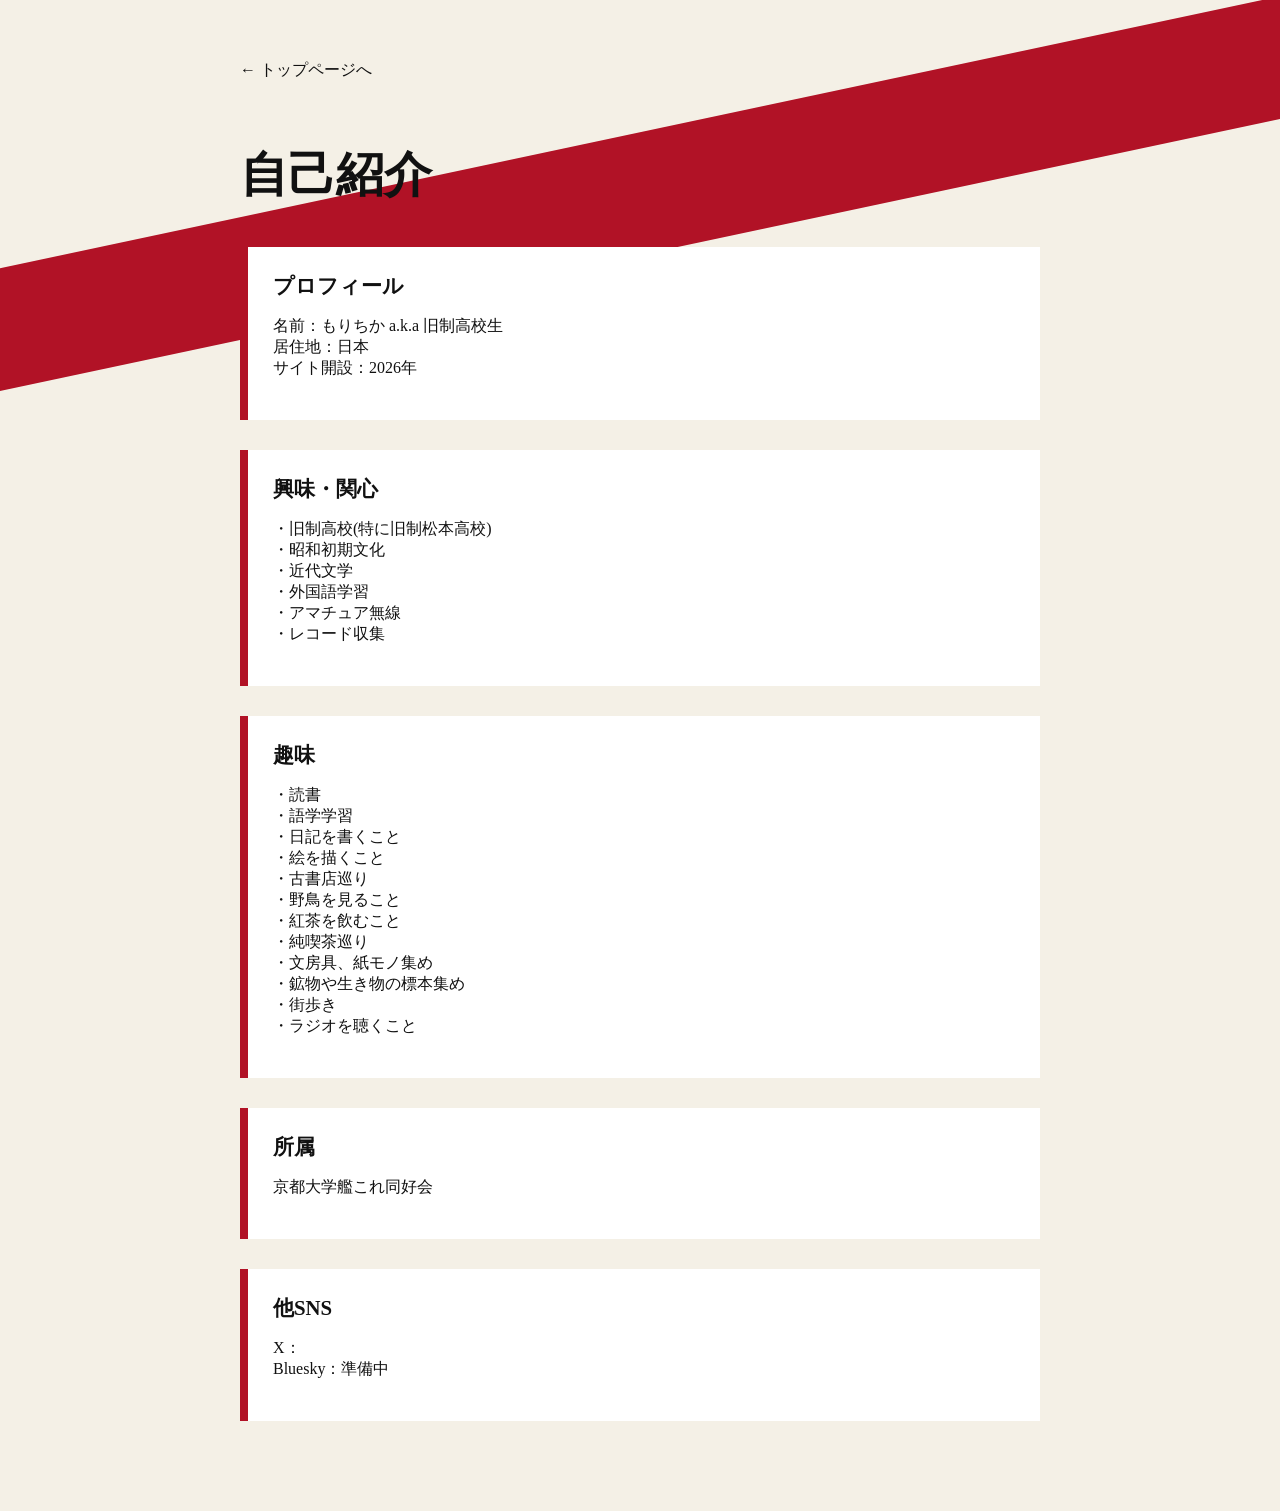
==== about.html @ 69e442af "Create about.html" ====
<!DOCTYPE html>
<html lang="ja">
<head>
<meta charset="UTF-8">
<title>自己紹介 - リンドウ日誌</title>
<style>
a{
    color:#111;
    text-decoration:none;
}

a:visited{
    color:#111;
}

a:hover{
    text-decoration:underline;
}
body{
    margin:0;
    background:#f4f0e6;
    color:#111;
    font-family:"Yu Mincho","Hiragino Mincho ProN",serif;
}
.red-band{
    position:fixed;
    width:150%;
    height:120px;
    background:#b11226;
    transform:rotate(-12deg);
    top:120px;
    left:-20%;
    z-index:-1;
}
.container{
    max-width:800px;
    margin:0 auto;
    padding:60px 30px;
}
h1{
    font-size:3rem;
    margin-bottom:40px;
}
.entry{
    background:white;
    padding:25px;
    margin-bottom:30px;
    border-left:8px solid #b11226;
}
.section-title{
    font-size:1.3rem;
    margin-bottom:15px;
    font-weight:bold;
}
.back{
    display:inline-block;
    margin-bottom:30px;
    text-decoration:none;
    color:#111;
}
a{
    color:#111;
}
</style>
</head>
<body>
<div class="red-band"></div>
<div class="container">
<a href="index.html" class="back">
← トップページへ
</a>
<h1>自己紹介</h1>
<div class="entry">
<div class="section-title">プロフィール</div>
<p>
名前：もりちか a.k.a 旧制高校生<br>
居住地：日本<br>
サイト開設：2026年
</p>
</div>
<div class="entry">
<div class="section-title">興味・関心</div>
<p>
・旧制高校(特に旧制松本高校)<br>
・昭和初期文化<br>
・近代文学<br>
・外国語学習<br>
・アマチュア無線<br>
・レコード収集
</p>
</div>
<div class="entry">
<div class="section-title">趣味</div>
<p>
・読書<br>
・語学学習<br>
・日記を書くこと<br>
・絵を描くこと<br>
・古書店巡り<br>
・野鳥を見ること<br>
・紅茶を飲むこと<br>
・純喫茶巡り<br>
・文房具、紙モノ集め<br>
・鉱物や生き物の標本集め<br>
・街歩き<br>
・ラジオを聴くこと<br
</p>
</div>
<div class="entry">
<div class="section-title">所属</div>
<p>
<a href="https://x.com/kukancolle?s=21&t=lyX_qjiPzbhxE0uNROR1QQ" target="_blank">京都大学艦これ同好会</a><br>
</p>
</div>
<div class="entry">
<div class="section-title">他SNS</div>
<p>
X：<a href="https://x.com/mrck_kun" target="_blank"><br>
Bluesky：準備中<br>
</p>
</div>
</div>
</body>
</html>
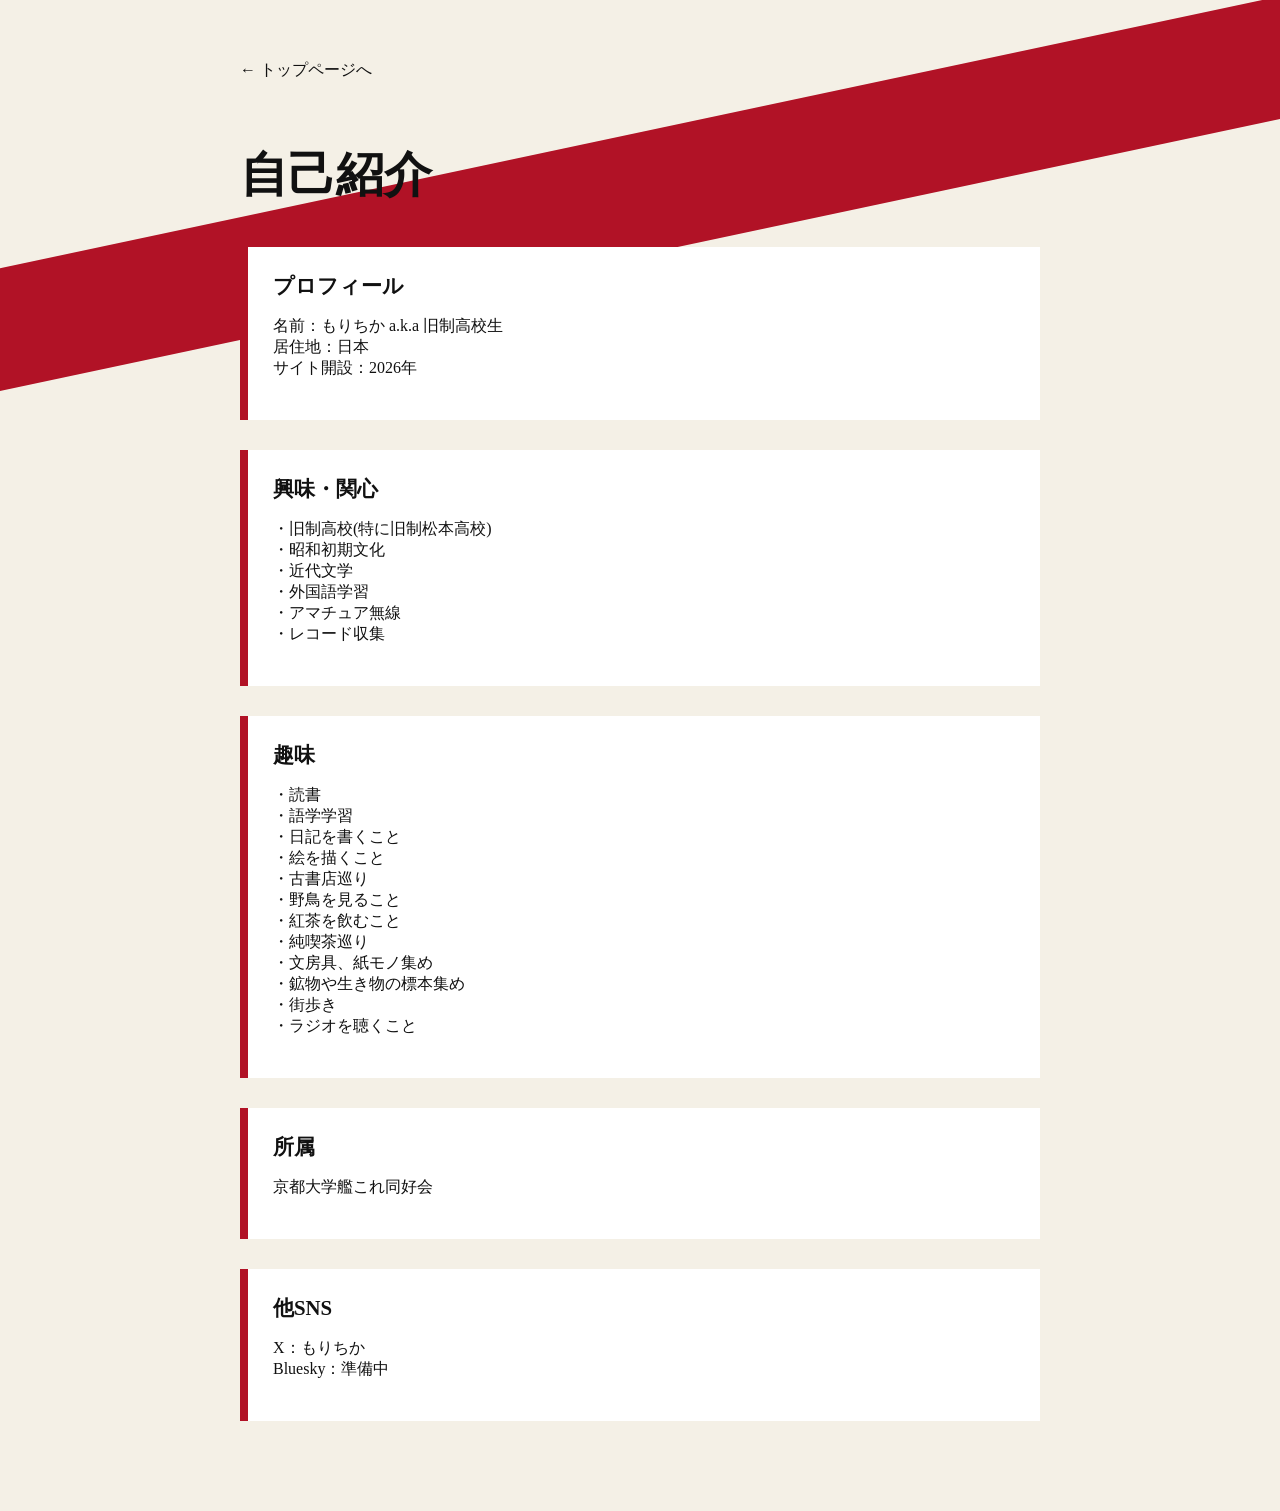
==== commit d5846684: "Update about.html" ====
--- a/about.html
+++ b/about.html
@@ -115,7 +115,7 @@
 <div class="entry">
 <div class="section-title">他SNS</div>
 <p>
-X：<a href="https://x.com/mrck_kun" target="_blank"><br>
+X：もりちか<a href="https://x.com/mrck_kun" target="_blank"><br>
 Bluesky：準備中<br>
 </p>
 </div>
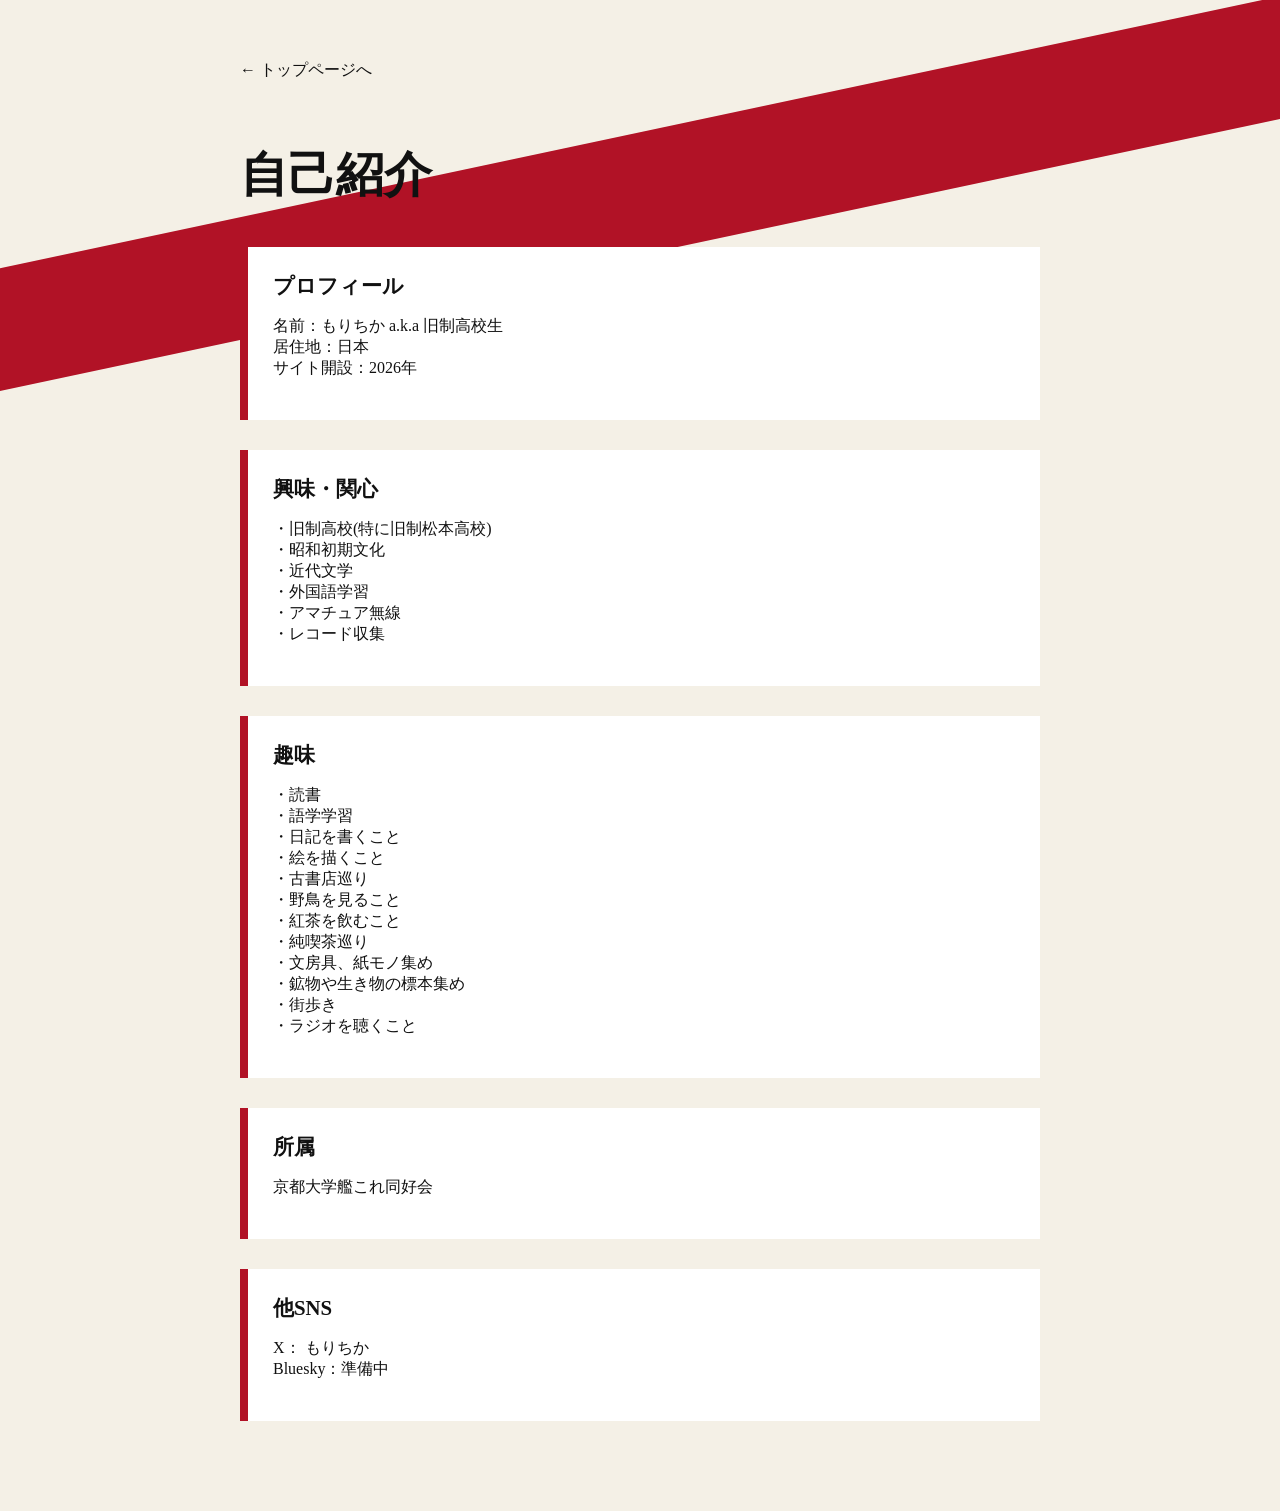
==== commit f1738b7f: "Update about.html" ====
--- a/about.html
+++ b/about.html
@@ -103,7 +103,7 @@
 ・文房具、紙モノ集め<br>
 ・鉱物や生き物の標本集め<br>
 ・街歩き<br>
-・ラジオを聴くこと<br
+・ラジオを聴くこと<br>
 </p>
 </div>
 <div class="entry">
@@ -115,7 +115,11 @@
 <div class="entry">
 <div class="section-title">他SNS</div>
 <p>
-X：もりちか<a href="https://x.com/mrck_kun" target="_blank"><br>
+X：
+<a href="https://x.com/mrck_kun" target="_blank">
+もりちか
+</a>
+<br>
 Bluesky：準備中<br>
 </p>
 </div>
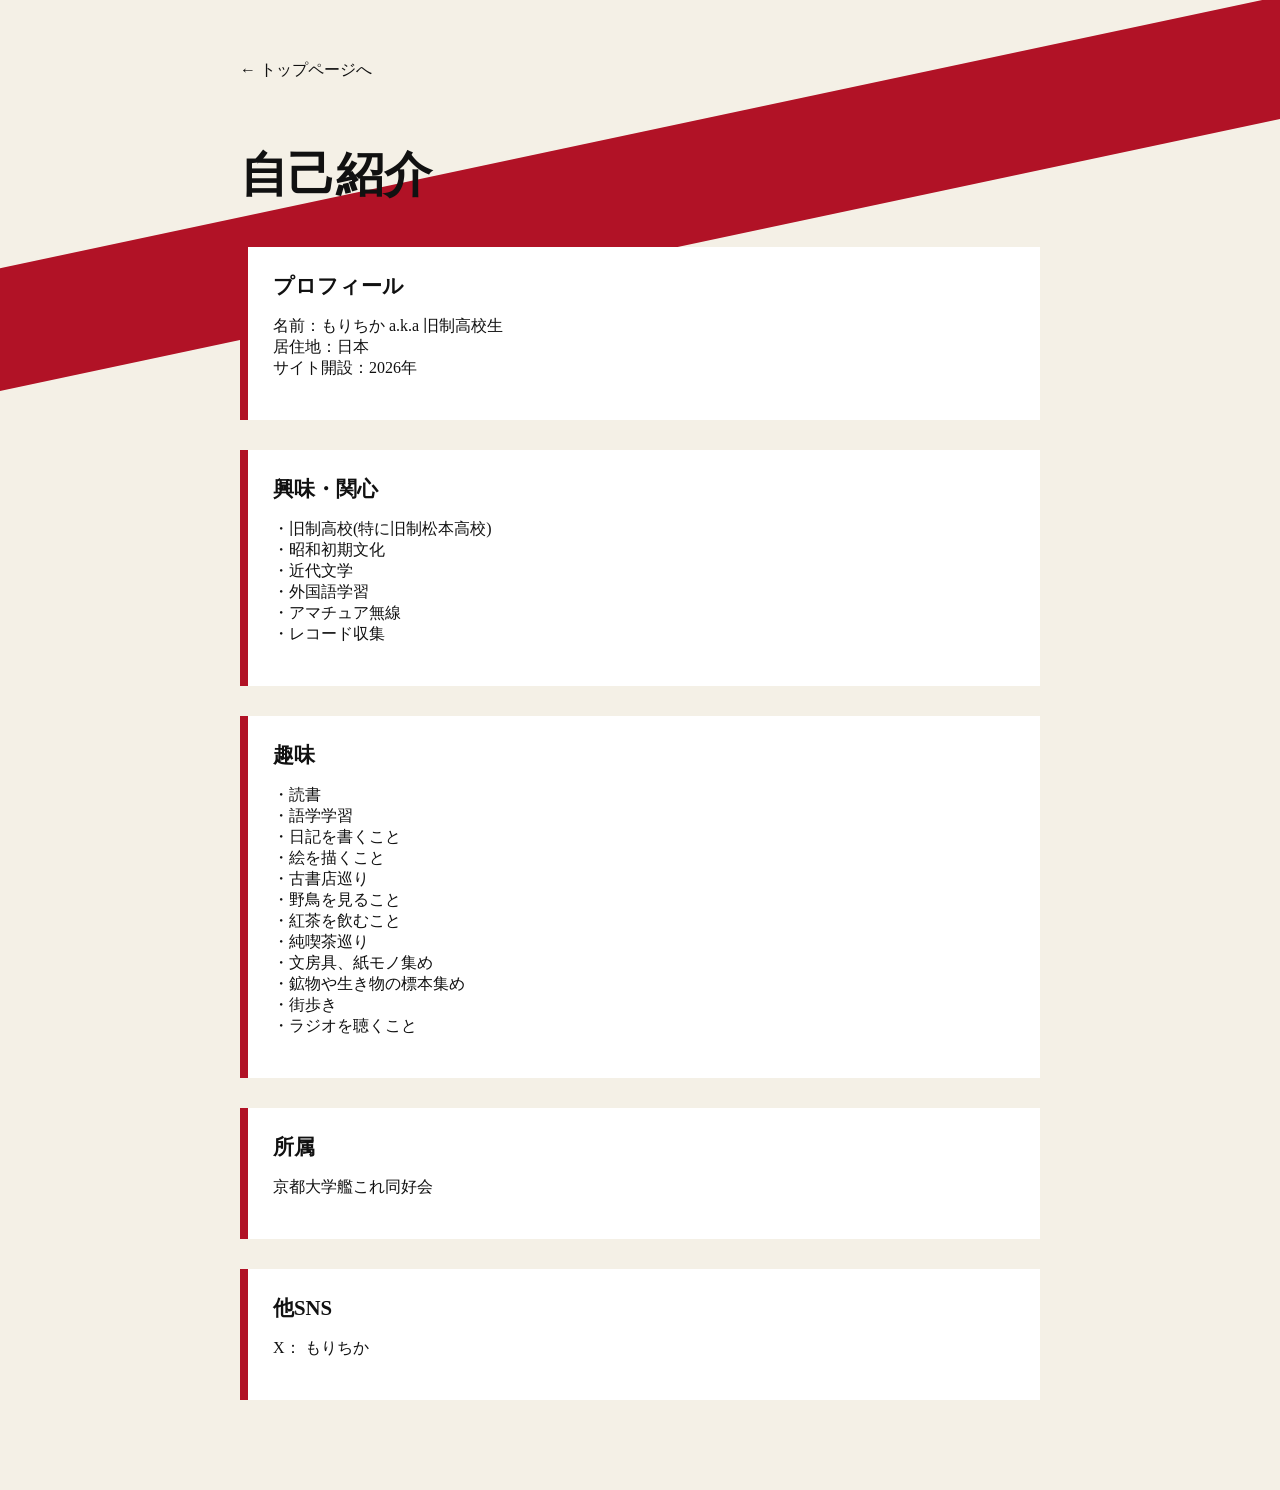
==== commit 59106fee: "Update about.html" ====
--- a/about.html
+++ b/about.html
@@ -119,8 +119,6 @@
 <a href="https://x.com/mrck_kun" target="_blank">
 もりちか
 </a>
-<br>
-Bluesky：準備中<br>
 </p>
 </div>
 </div>
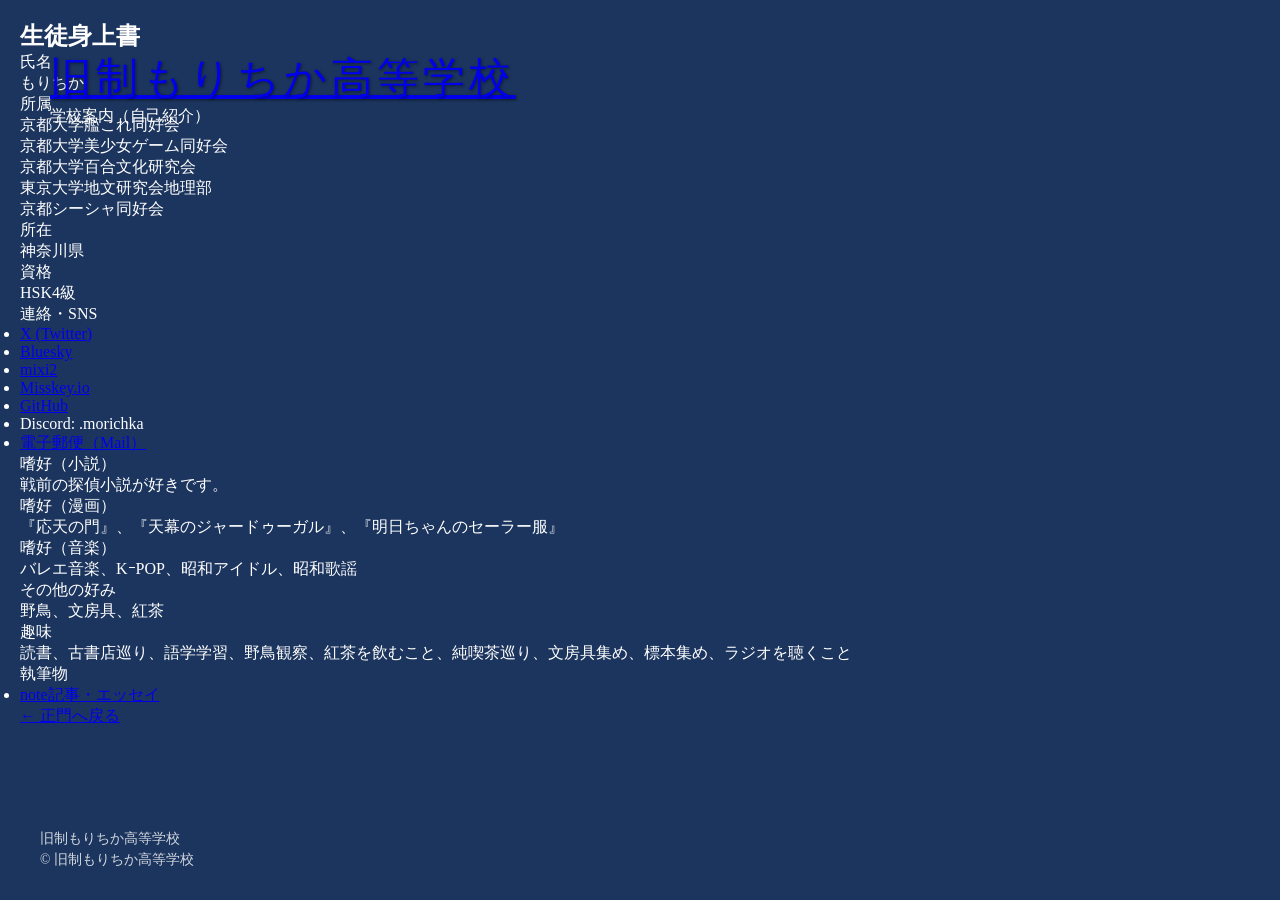
==== commit fd6500dc: "Create about.html" ====
--- a/about.html
+++ b/about.html
@@ -1,126 +1,118 @@
 <!DOCTYPE html>
 <html lang="ja">
 <head>
-<meta charset="UTF-8">
-<title>自己紹介 - リンドウ日誌</title>
-<style>
-a{
-    color:#111;
-    text-decoration:none;
-}
-
-a:visited{
-    color:#111;
-}
-
-a:hover{
-    text-decoration:underline;
-}
-body{
-    margin:0;
-    background:#f4f0e6;
-    color:#111;
-    font-family:"Yu Mincho","Hiragino Mincho ProN",serif;
-}
-.red-band{
-    position:fixed;
-    width:150%;
-    height:120px;
-    background:#b11226;
-    transform:rotate(-12deg);
-    top:120px;
-    left:-20%;
-    z-index:-1;
-}
-.container{
-    max-width:800px;
-    margin:0 auto;
-    padding:60px 30px;
-}
-h1{
-    font-size:3rem;
-    margin-bottom:40px;
-}
-.entry{
-    background:white;
-    padding:25px;
-    margin-bottom:30px;
-    border-left:8px solid #b11226;
-}
-.section-title{
-    font-size:1.3rem;
-    margin-bottom:15px;
-    font-weight:bold;
-}
-.back{
-    display:inline-block;
-    margin-bottom:30px;
-    text-decoration:none;
-    color:#111;
-}
-a{
-    color:#111;
-}
-</style>
+  <meta charset="UTF-8">
+  <meta name="viewport" content="width=device-width, initial-scale=1.0">
+  <title>学校案内（自己紹介） - 旧制もりちか高等学校</title>
+  <link rel="stylesheet" href="style.css">
 </head>
 <body>
-<div class="red-band"></div>
-<div class="container">
-<a href="index.html" class="back">
-← トップページへ
-</a>
-<h1>自己紹介</h1>
-<div class="entry">
-<div class="section-title">プロフィール</div>
-<p>
-名前：もりちか a.k.a 旧制高校生<br>
-居住地：日本<br>
-サイト開設：2026年
-</p>
-</div>
-<div class="entry">
-<div class="section-title">興味・関心</div>
-<p>
-・旧制高校(特に旧制松本高校)<br>
-・昭和初期文化<br>
-・近代文学<br>
-・外国語学習<br>
-・アマチュア無線<br>
-・レコード収集
-</p>
-</div>
-<div class="entry">
-<div class="section-title">趣味</div>
-<p>
-・読書<br>
-・語学学習<br>
-・日記を書くこと<br>
-・絵を描くこと<br>
-・古書店巡り<br>
-・野鳥を見ること<br>
-・紅茶を飲むこと<br>
-・純喫茶巡り<br>
-・文房具、紙モノ集め<br>
-・鉱物や生き物の標本集め<br>
-・街歩き<br>
-・ラジオを聴くこと<br>
-</p>
-</div>
-<div class="entry">
-<div class="section-title">所属</div>
-<p>
-<a href="https://x.com/kukancolle?s=21&t=lyX_qjiPzbhxE0uNROR1QQ" target="_blank">京都大学艦これ同好会</a><br>
-</p>
-</div>
-<div class="entry">
-<div class="section-title">他SNS</div>
-<p>
-X：
-<a href="https://x.com/mrck_kun" target="_blank">
-もりちか
-</a>
-</p>
-</div>
-</div>
+
+  <!-- 左上のタイトル（正門へのリンク） -->
+  <header>
+    <h1><a href="index.html" class="header-link">旧制もりちか高等学校</a></h1>
+    <p class="subtitle">学校案内（自己紹介）</p>
+  </header>
+
+  <!-- 中央のノート・名簿風エリア -->
+  <div class="page-wrapper">
+    <main class="profile-card">
+      <h2 class="page-title">生徒身上書</h2>
+
+      <dl class="profile-list">
+        <!-- 基本情報 -->
+        <div class="profile-group">
+          <dt>氏名</dt>
+          <dd>もりちか</dd>
+        </div>
+
+        <div class="profile-group">
+          <dt>所属</dt>
+          <dd>
+            京都大学艦これ同好会<br>
+            京都大学美少女ゲーム同好会<br>
+            京都大学百合文化研究会<br>
+            東京大学地文研究会地理部<br>
+            京都シーシャ同好会<br>
+          </dd>
+        </div>
+
+        <div class="profile-group">
+          <dt>所在</dt>
+          <dd>神奈川県</dd>
+        </div>
+
+        <div class="profile-group">
+          <dt>資格</dt>
+          <dd>HSK4級</dd>
+        </div>
+
+        <!-- 連絡先・SNS -->
+        <div class="profile-group">
+          <dt>連絡・SNS</dt>
+          <dd>
+            <ul class="link-list">
+              <li><a href="https://x.com/mrck_kun" target="_blank" rel="noopener">X (Twitter)</a></li>
+              <li><a href="https://bsky.app/profile/ichinoseryo.bsky.social" target="_blank" rel="noopener">Bluesky</a></li>
+              <li><a href="https://mixi.social/@morichka" target="_blank" rel="noopener">mixi2</a></li>
+              <li><a href="https://misskey.io/@morichika" target="_blank" rel="noopener">Misskey.io</a></li>
+              <li><a href="https://github.com/kyuuseikoukousei" target="_blank" rel="noopener">GitHub</a></li>
+              <li>Discord: <span class="discord-tag">.morichka</span></li>
+              <li><a href="mailto:morichka.mail@gmail.com">電子郵便（Mail）</a></li>
+            </ul>
+          </dd>
+        </div>
+
+        <!-- 嗜好（好きなもの） -->
+        <div class="profile-group">
+          <dt>嗜好（小説）</dt>
+          <dd>戦前の探偵小説が好きです。</dd>
+        </div>
+
+        <div class="profile-group">
+          <dt>嗜好（漫画）</dt>
+          <dd>『応天の門』、『天幕のジャードゥーガル』、『明日ちゃんのセーラー服』</dd>
+        </div>
+
+        <div class="profile-group">
+          <dt>嗜好（音楽）</dt>
+          <dd>バレエ音楽、KｰPOP、昭和アイドル、昭和歌謡</dd>
+        </div>
+
+        <div class="profile-group">
+          <dt>その他の好み</dt>
+          <dd>野鳥、文房具、紅茶</dd>
+        </div>
+
+        <!-- 趣味 -->
+        <div class="profile-group">
+          <dt>趣味</dt>
+          <dd>読書、古書店巡り、語学学習、野鳥観察、紅茶を飲むこと、純喫茶巡り、文房具集め、標本集め、ラジオを聴くこと</dd>
+        </div>
+
+        <!-- 著作・書いたもの -->
+        <div class="profile-group">
+          <dt>執筆物</dt>
+          <dd>
+            <ul class="link-list">
+              <li><a href="https://kukanconlle.hatenablog.com/entry/2024/11/11/215706" target="_blank" rel="noopener">note記事・エッセイ</a></li>
+            </ul>
+          </dd>
+        </div>
+      </dl>
+
+      <!-- トップへ戻るボタン -->
+      <div class="back-nav">
+        <a href="index.html">← 正門へ戻る</a>
+      </div>
+    </main>
+  </div>
+
+  <!-- フッター -->
+  <div class="site-info">
+    <p>旧制もりちか高等学校</p>
+    <p>© 旧制もりちか高等学校</p>
+  </div>
+
 </body>
 </html>
--- a/style.css
+++ b/style.css
@@ -0,0 +1,165 @@
+@charset "UTF-8";
+
+/* 全体設定 */
+* {
+  box-sizing: border-box;
+  margin: 0;
+  padding: 0;
+}
+
+body {
+  background-color: #1c355e; /* 紺色の背景 */
+  color: #ffffff;
+  font-family: "Hiragino Mincho ProN", "Yu Mincho", "MS PMincho", serif;
+  min-height: 100vh;
+  overflow-x: hidden;
+  position: relative;
+  padding: 20px;
+}
+
+/* 左上のメインタイトル */
+header {
+  position: absolute;
+  top: 30px;
+  left: 25px;
+  z-index: 10;
+}
+
+h1 {
+  font-size: 1.8rem;
+  font-weight: normal;
+  letter-spacing: 0.1em;
+  color: #ffffff;
+  text-shadow: 1px 1px 3px rgba(0, 0, 0, 0.5);
+}
+
+/* 斜めに開いた本全体を入れるコンテナ */
+.book-wrapper {
+  display: flex;
+  justify-content: center;
+  align-items: center;
+  min-height: 85vh;
+  padding-top: 40px;
+}
+
+/* 見開いた本（薄い灰色） */
+.open-book {
+  position: relative;
+  width: 320px;
+  height: 480px;
+  background-color: #e8e8e8; /* 薄い灰色 */
+  color: #1c355e;
+  border-radius: 6px;
+  
+  /* 画像と同じように全体の傾き（約-32度） */
+  transform: rotate(-32deg);
+  
+  /* ページが何枚か重なっている影と全体の影 */
+  box-shadow: 
+    -5px 5px 0px #d0d0d0,
+    -10px 10px 0px #b8b8b8,
+    -15px 15px 25px rgba(0, 0, 0, 0.5);
+    
+  padding: 40px 25px;
+  display: flex;
+  flex-direction: column;
+  justify-content: center;
+}
+
+/* 見開きの「中央のくびれ・ページの山形」を再現 */
+.open-book::before {
+  content: "";
+  position: absolute;
+  top: 0;
+  left: -25px;
+  width: 25px;
+  height: 50%;
+  background-color: #e8e8e8;
+  border-radius: 12px 0 0 12px;
+  box-shadow: -3px 3px 5px rgba(0,0,0,0.15);
+}
+
+.open-book::after {
+  content: "";
+  position: absolute;
+  bottom: 0;
+  left: -25px;
+  width: 25px;
+  height: 50%;
+  background-color: #e8e8e8;
+  border-radius: 12px 0 0 12px;
+  box-shadow: -3px 3px 5px rgba(0,0,0,0.15);
+}
+
+/* 本の中のナビゲーション（文字も本と同じ傾きに収まる） */
+.menu-list {
+  list-style: none;
+  display: flex;
+  flex-direction: column;
+  gap: 20px;
+}
+
+.menu-list li a {
+  color: #1c355e;
+  text-decoration: none;
+  font-size: 1.15rem;
+  font-weight: bold;
+  display: flex;
+  flex-direction: column;
+  line-height: 1.3;
+  transition: transform 0.2s, opacity 0.2s;
+}
+
+.menu-list li a:hover {
+  opacity: 0.7;
+  transform: translateX(5px);
+}
+
+.menu-list .note {
+  font-size: 0.8rem;
+  font-weight: normal;
+  opacity: 0.85;
+}
+
+/* 左下の注釈テキスト（画像の左下にあるような小さな説明文） */
+.site-info {
+  position: absolute;
+  bottom: 20px;
+  left: 20px;
+  font-size: 0.75rem;
+  line-height: 1.5;
+  opacity: 0.8;
+  z-index: 10;
+  max-width: 200px;
+}
+
+/* PCなどの大きめの画面での調整 */
+@media (min-width: 768px) {
+  header {
+    top: 50px;
+    left: 50px;
+  }
+  h1 {
+    font-size: 2.6rem;
+  }
+  .open-book {
+    width: 420px;
+    height: 580px;
+    padding: 50px 40px;
+    transform: rotate(-35deg);
+  }
+  .menu-list {
+    gap: 26px;
+  }
+  .menu-list li a {
+    font-size: 1.35rem;
+  }
+  .menu-list .note {
+    font-size: 0.9rem;
+  }
+  .site-info {
+    bottom: 30px;
+    left: 40px;
+    font-size: 0.85rem;
+  }
+}
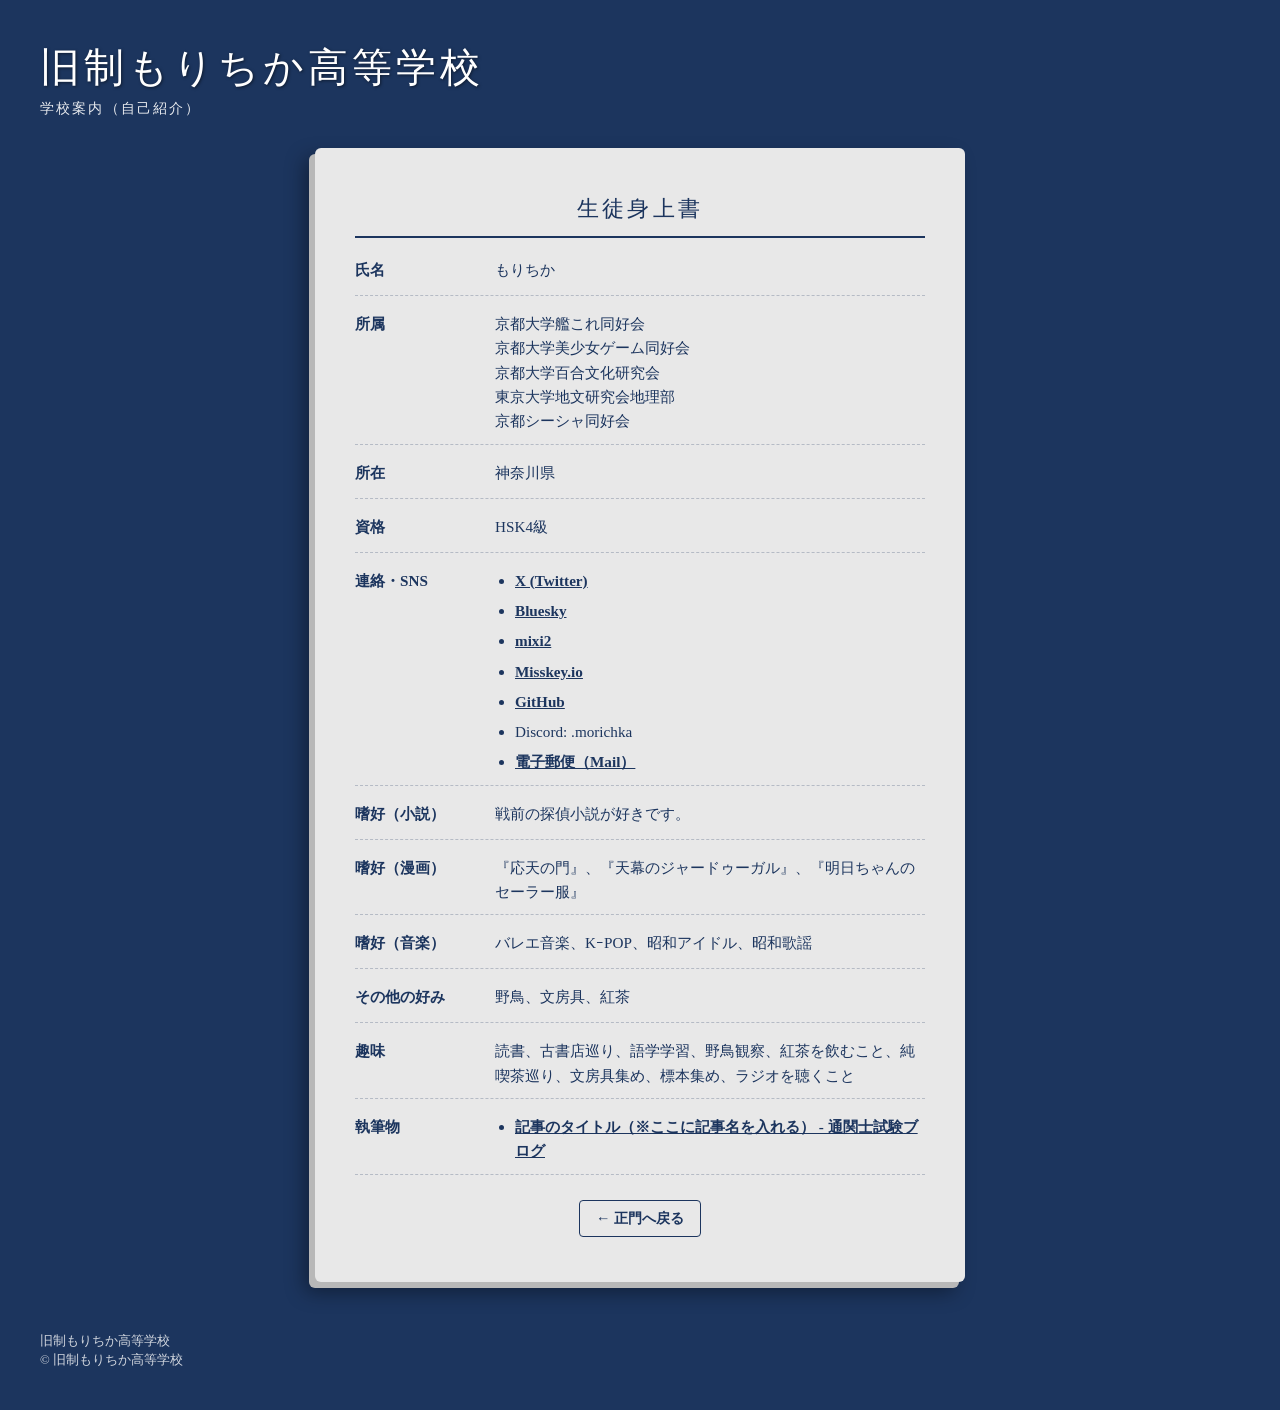
==== commit f7963f7a: "Update about.html" ====
--- a/about.html
+++ b/about.html
@@ -91,14 +91,16 @@
         </div>
 
         <!-- 著作・書いたもの -->
+                <!-- 著作・書いたもの -->
         <div class="profile-group">
           <dt>執筆物</dt>
           <dd>
             <ul class="link-list">
-              <li><a href="https://kukanconlle.hatenablog.com/entry/2024/11/11/215706" target="_blank" rel="noopener">note記事・エッセイ</a></li>
+              <li><a href="https://kukancolle.hatenablog.com/entry/2024/11/11/215706" target="_blank" rel="noopener">記事のタイトル（※ここに記事名を入れる） - 通関士試験ブログ</a></li>
             </ul>
           </dd>
         </div>
+
       </dl>
 
       <!-- トップへ戻るボタン -->
--- a/style.css
+++ b/style.css
@@ -12,16 +12,23 @@
   color: #ffffff;
   font-family: "Hiragino Mincho ProN", "Yu Mincho", "MS PMincho", serif;
   min-height: 100vh;
+  display: flex;
+  flex-direction: column;
+  justify-content: space-between;
+  padding: 20px;
   overflow-x: hidden;
   position: relative;
-  padding: 20px;
-}
-
-/* 左上のメインタイトル */
+}
+
+/* リンク色設定（訪問済みでも紫色にならない設定） */
+a, a:visited {
+  color: inherit;
+  text-decoration: none;
+}
+
+/* ヘッダーエリア */
 header {
-  position: absolute;
-  top: 30px;
-  left: 25px;
+  margin-bottom: 20px;
   z-index: 10;
 }
 
@@ -33,16 +40,29 @@
   text-shadow: 1px 1px 3px rgba(0, 0, 0, 0.5);
 }
 
-/* 斜めに開いた本全体を入れるコンテナ */
+.header-link, .header-link:visited {
+  color: #ffffff;
+  text-decoration: none;
+}
+
+.subtitle {
+  font-size: 0.9rem;
+  opacity: 0.9;
+  letter-spacing: 0.15em;
+  margin-top: 4px;
+}
+
+/* -----------------------------------
+   トップページ用（斜めに開いた本）
+   ----------------------------------- */
 .book-wrapper {
   display: flex;
   justify-content: center;
   align-items: center;
-  min-height: 85vh;
-  padding-top: 40px;
-}
-
-/* 見開いた本（薄い灰色） */
+  min-height: 70vh;
+  margin: 20px 0;
+}
+
 .open-book {
   position: relative;
   width: 320px;
@@ -50,69 +70,35 @@
   background-color: #e8e8e8; /* 薄い灰色 */
   color: #1c355e;
   border-radius: 6px;
-  
-  /* 画像と同じように全体の傾き（約-32度） */
-  transform: rotate(-32deg);
-  
-  /* ページが何枚か重なっている影と全体の影 */
+  transform: rotate(-20deg); /* スマホで見やすい角度に調整 */
   box-shadow: 
     -5px 5px 0px #d0d0d0,
     -10px 10px 0px #b8b8b8,
     -15px 15px 25px rgba(0, 0, 0, 0.5);
-    
   padding: 40px 25px;
   display: flex;
   flex-direction: column;
   justify-content: center;
 }
 
-/* 見開きの「中央のくびれ・ページの山形」を再現 */
-.open-book::before {
-  content: "";
-  position: absolute;
-  top: 0;
-  left: -25px;
-  width: 25px;
-  height: 50%;
-  background-color: #e8e8e8;
-  border-radius: 12px 0 0 12px;
-  box-shadow: -3px 3px 5px rgba(0,0,0,0.15);
-}
-
-.open-book::after {
-  content: "";
-  position: absolute;
-  bottom: 0;
-  left: -25px;
-  width: 25px;
-  height: 50%;
-  background-color: #e8e8e8;
-  border-radius: 12px 0 0 12px;
-  box-shadow: -3px 3px 5px rgba(0,0,0,0.15);
-}
-
-/* 本の中のナビゲーション（文字も本と同じ傾きに収まる） */
 .menu-list {
   list-style: none;
   display: flex;
   flex-direction: column;
-  gap: 20px;
-}
-
-.menu-list li a {
-  color: #1c355e;
-  text-decoration: none;
-  font-size: 1.15rem;
+  gap: 18px;
+}
+
+.menu-list li a, .menu-list li a:visited {
+  color: #1c355e; /* クリック後も紺色を維持 */
+  font-size: 1.1rem;
   font-weight: bold;
   display: flex;
   flex-direction: column;
   line-height: 1.3;
-  transition: transform 0.2s, opacity 0.2s;
 }
 
 .menu-list li a:hover {
   opacity: 0.7;
-  transform: translateX(5px);
 }
 
 .menu-list .note {
@@ -121,45 +107,130 @@
   opacity: 0.85;
 }
 
-/* 左下の注釈テキスト（画像の左下にあるような小さな説明文） */
+/* -----------------------------------
+   学校案内（自己紹介ページ）用
+   ----------------------------------- */
+.page-wrapper {
+  display: flex;
+  justify-content: center;
+  align-items: flex-start;
+  padding: 10px 0 30px;
+  width: 100%;
+}
+
+.profile-card {
+  width: 100%;
+  max-width: 650px;
+  background-color: #e8e8e8; /* 薄い灰色 */
+  color: #1c355e;
+  padding: 30px 20px;
+  border-radius: 6px;
+  box-shadow: -6px 6px 0px #b8b8b8, -10px 10px 20px rgba(0, 0, 0, 0.4);
+}
+
+.page-title {
+  font-size: 1.4rem;
+  font-weight: normal;
+  text-align: center;
+  letter-spacing: 0.15em;
+  padding-bottom: 12px;
+  border-bottom: 2px solid #1c355e;
+  margin-bottom: 20px;
+}
+
+.profile-list {
+  display: flex;
+  flex-direction: column;
+  gap: 16px;
+}
+
+.profile-group {
+  display: flex;
+  flex-direction: column;
+  border-bottom: 1px dashed rgba(28, 53, 94, 0.25);
+  padding-bottom: 10px;
+}
+
+.profile-group dt {
+  font-weight: bold;
+  font-size: 0.95rem;
+  color: #1c355e;
+  margin-bottom: 4px;
+}
+
+.profile-group dd {
+  font-size: 0.95rem;
+  line-height: 1.6;
+}
+
+/* 自己紹介内のリンク設定 */
+.link-list {
+  list-style: disc;
+  padding-left: 20px;
+  display: flex;
+  flex-direction: column;
+  gap: 6px;
+}
+
+.link-list a, .link-list a:visited {
+  color: #1c355e; /* 紫にならず紺色を維持 */
+  font-weight: bold;
+  text-decoration: underline;
+}
+
+.link-list a:hover {
+  opacity: 0.6;
+}
+
+.back-nav {
+  margin-top: 25px;
+  text-align: center;
+}
+
+.back-nav a, .back-nav a:visited {
+  color: #1c355e;
+  border: 1px solid #1c355e;
+  padding: 8px 16px;
+  border-radius: 4px;
+  font-weight: bold;
+  font-size: 0.9rem;
+  display: inline-block;
+}
+
+/* フッターエリア */
 .site-info {
-  position: absolute;
-  bottom: 20px;
-  left: 20px;
-  font-size: 0.75rem;
+  margin-top: auto;
+  padding-top: 20px;
+  font-size: 0.8rem;
   line-height: 1.5;
   opacity: 0.8;
-  z-index: 10;
-  max-width: 200px;
-}
-
-/* PCなどの大きめの画面での調整 */
+  color: #ffffff;
+}
+
+/* -----------------------------------
+   PC向け調整
+   ----------------------------------- */
 @media (min-width: 768px) {
-  header {
-    top: 50px;
-    left: 50px;
+  body {
+    padding: 40px;
   }
   h1 {
-    font-size: 2.6rem;
+    font-size: 2.5rem;
   }
   .open-book {
-    width: 420px;
-    height: 580px;
-    padding: 50px 40px;
-    transform: rotate(-35deg);
-  }
-  .menu-list {
-    gap: 26px;
-  }
-  .menu-list li a {
-    font-size: 1.35rem;
-  }
-  .menu-list .note {
-    font-size: 0.9rem;
-  }
-  .site-info {
-    bottom: 30px;
-    left: 40px;
-    font-size: 0.85rem;
-  }
-}
+    width: 400px;
+    height: 560px;
+    transform: rotate(-30deg);
+  }
+  .profile-card {
+    padding: 45px 40px;
+  }
+  .profile-group {
+    flex-direction: row;
+    align-items: baseline;
+  }
+  .profile-group dt {
+    width: 140px;
+    flex-shrink: 0;
+  }
+}
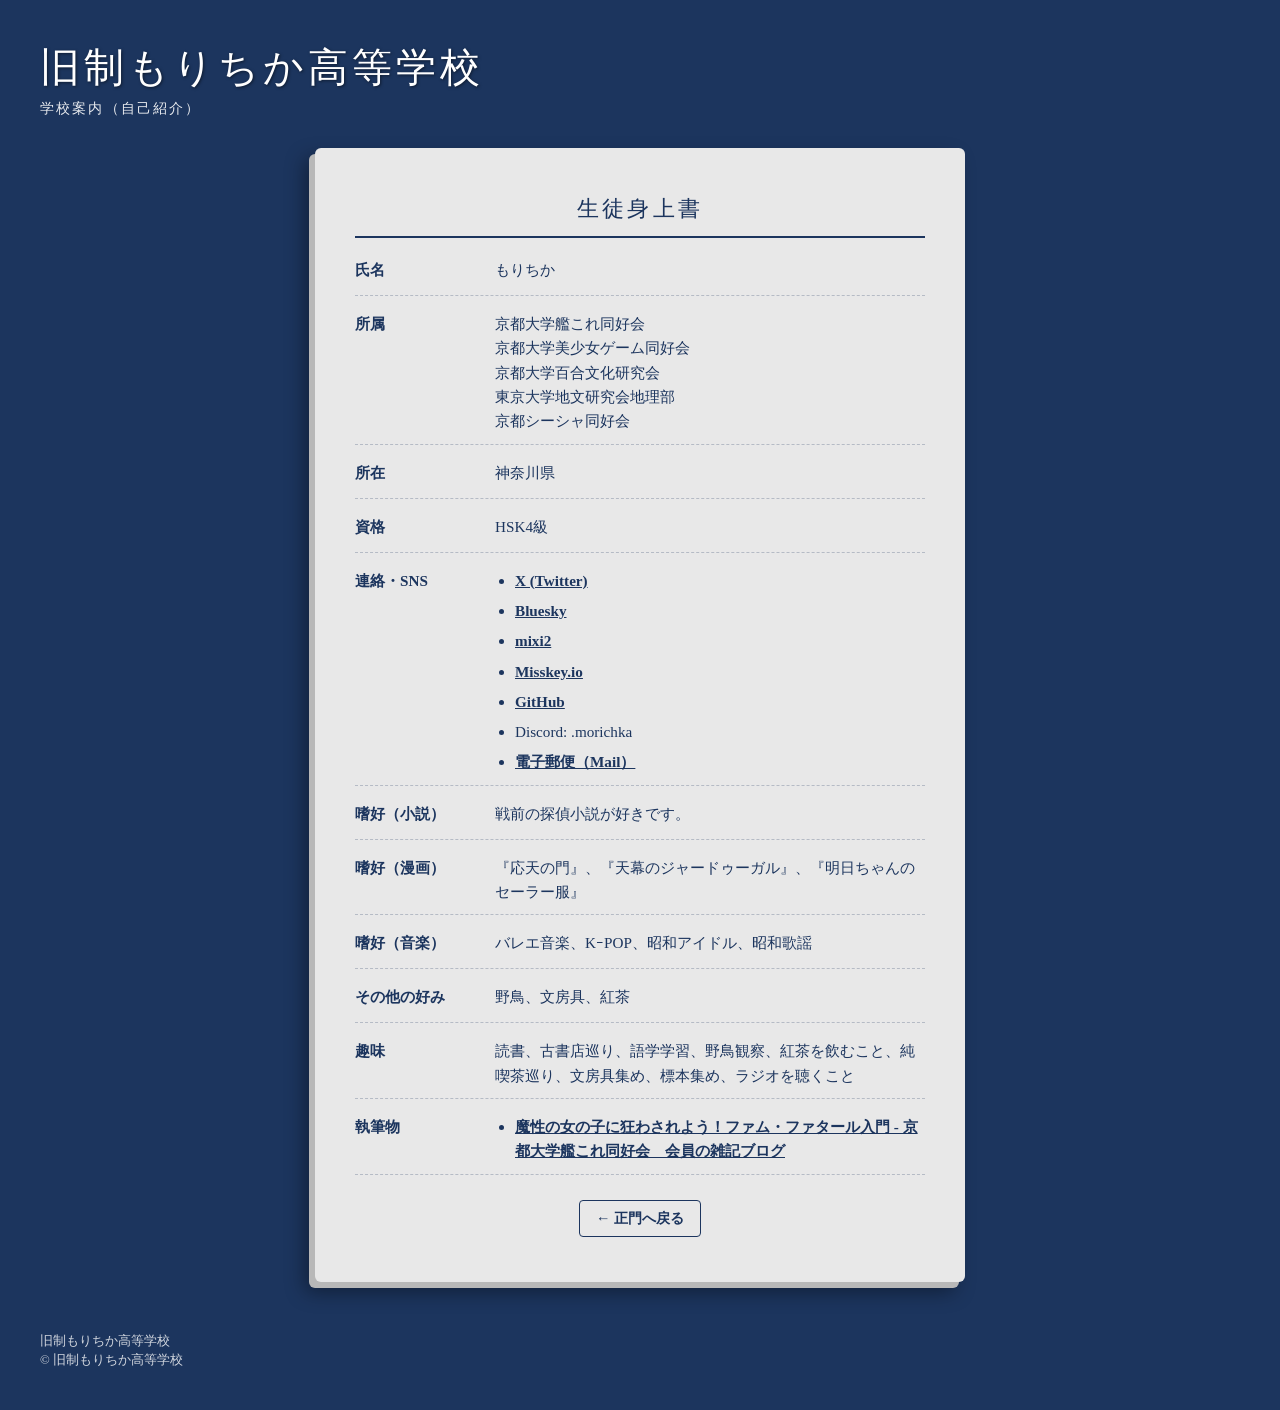
==== commit 3d8e6e3a: "Update about.html" ====
--- a/about.html
+++ b/about.html
@@ -96,7 +96,7 @@
           <dt>執筆物</dt>
           <dd>
             <ul class="link-list">
-              <li><a href="https://kukancolle.hatenablog.com/entry/2024/11/11/215706" target="_blank" rel="noopener">記事のタイトル（※ここに記事名を入れる） - 通関士試験ブログ</a></li>
+              <li><a href="https://kukancolle.hatenablog.com/entry/2024/11/11/215706" target="_blank" rel="noopener">魔性の女の子に狂わされよう！ファム・ファタール入門 - 京都大学艦これ同好会　会員の雑記ブログ</a></li>
             </ul>
           </dd>
         </div>
